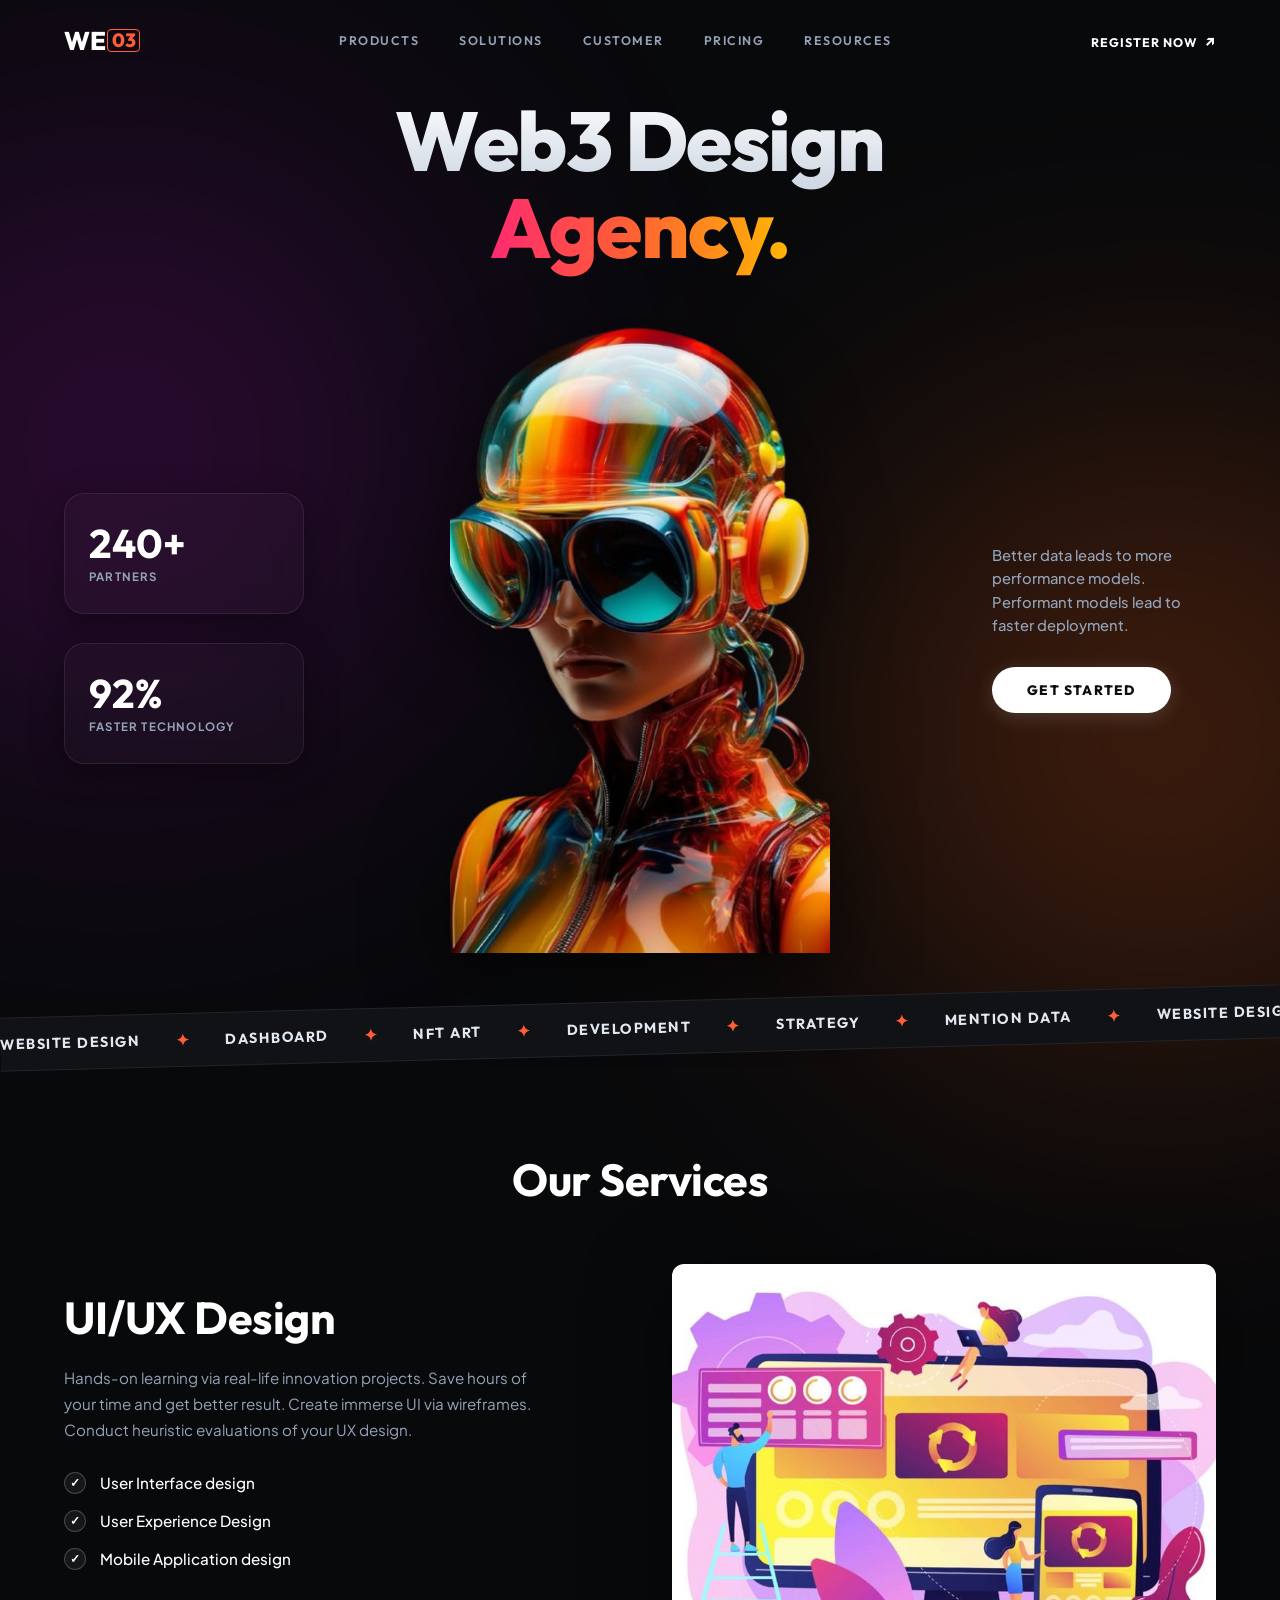
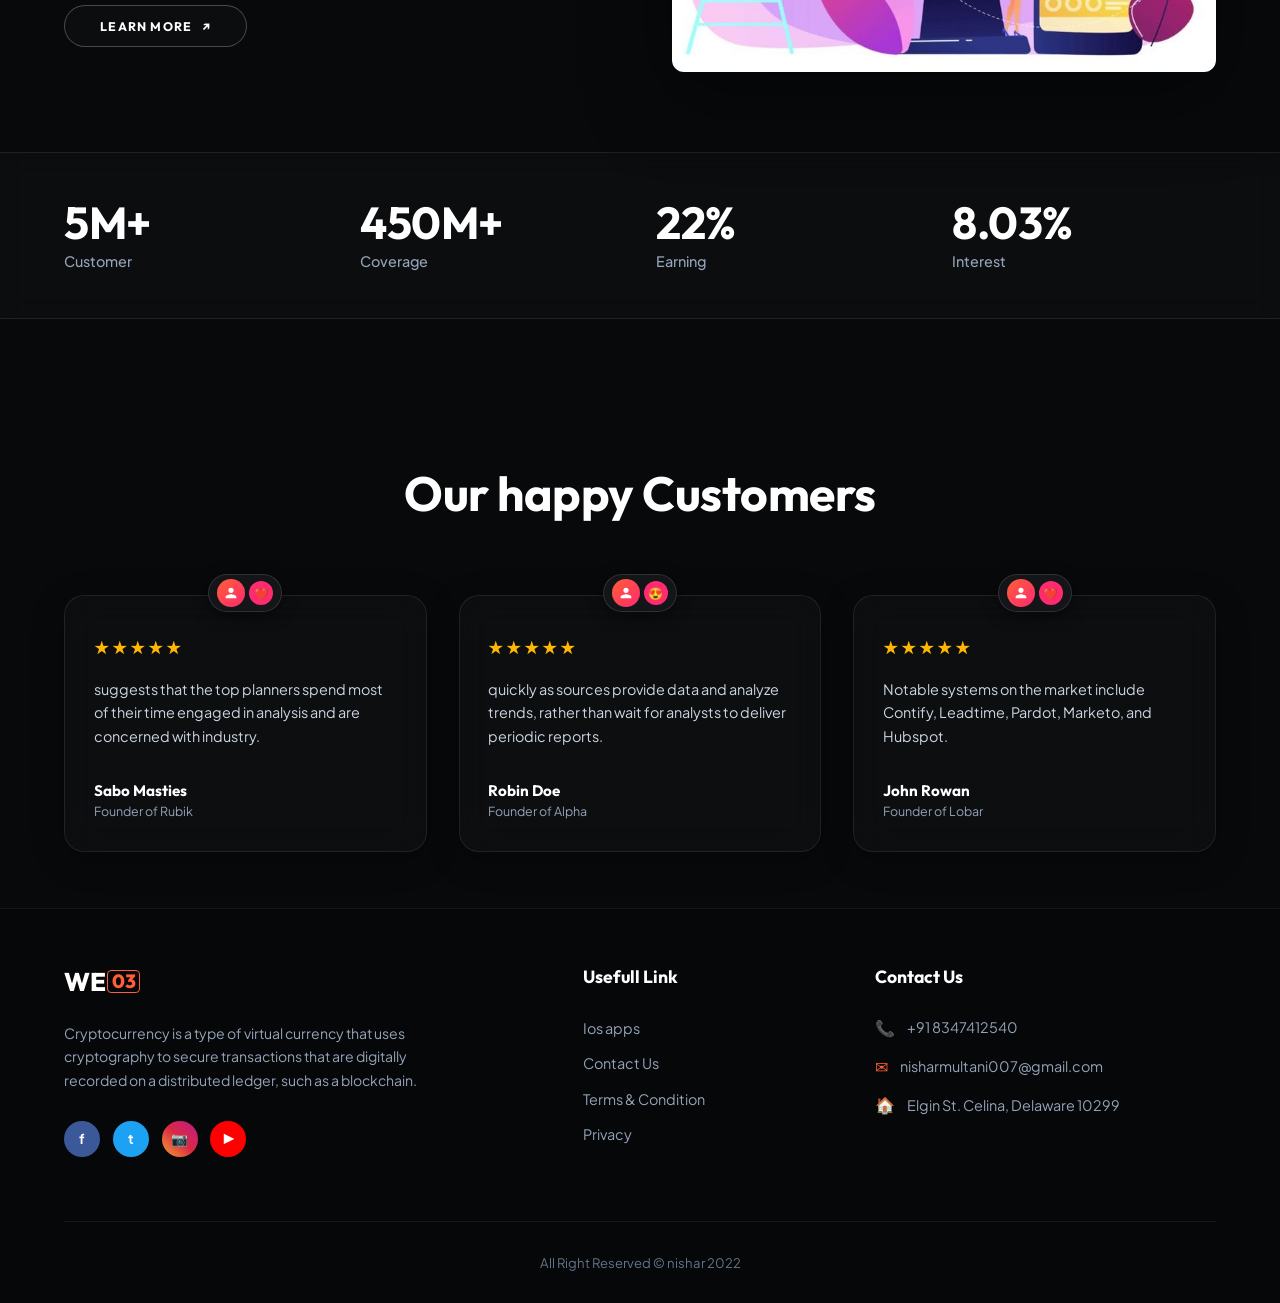
==== index.html @ 9799e857 "Initial commit - Web3 Design Agency" ====
<!DOCTYPE html>
<html lang="en">

<head>
    <meta charset="UTF-8">
    <meta name="viewport" content="width=device-width, initial-scale=1.0">
    <title>WE03 - Web3 Design Agency</title>
    <link rel="preconnect" href="https://fonts.googleapis.com">
    <link rel="preconnect" href="https://fonts.gstatic.com" crossorigin>
    <link
        href="https://fonts.googleapis.com/css2?family=Outfit:wght@400;500;600;700;800&family=Plus+Jakarta+Sans:wght@400;500;600;700&display=swap"
        rel="stylesheet">
    <link rel="stylesheet" href="stylesheet.css">
</head>

<body>
    <div class="ambient-light light-left"></div>
    <div class="ambient-light light-right"></div>

    <div class="hero-viewport">
        <header>
            <div class="brand">
                <a href="index.html" class="brand-name">WE<span class="brand-highlight">03</span></a>
            </div>
            <nav>
                <a href="#">PRODUCTS</a>
                <a href="#">SOLUTIONS</a>
                <a href="#">CUSTOMER</a>
                <a href="pricing.html">PRICING</a>
                <a href="#">RESOURCES</a>
            </nav>
            <div class="header-action">
                <a href="#" class="btn-register">REGISTER NOW <span class="arrow">↗</span></a>
            </div>
        </header>

        <main class="hero-container">
            <h1 class="hero-title">
                <span class="title-white">Web3 Design</span><br>
                <span class="title-gradient">Agency.</span>
            </h1>

            <section class="hero-content">
                <div class="hero-left">
                    <div class="stat-card">
                        <h2 class="stat-number">240+</h2>
                        <p class="stat-label">PARTNERS</p>
                    </div>
                    <div class="stat-card">
                        <h2 class="stat-number">92%</h2>
                        <p class="stat-label">FASTER TECHNOLOGY</p>
                    </div>
                </div>

                <div class="hero-middle">
                    <div class="image-wrapper">
                        <img src="centre_f.png" alt="3D Web3 Artwork" class="hero-art">
                    </div>
                </div>

                <div class="hero-right">
                    <p class="hero-description">
                        Better data leads to more performance models. Performant models lead to faster deployment.
                    </p>
                    <a href="#" class="btn-primary">GET STARTED</a>
                </div>
            </section>
        </main>

        <div class="marquee-wrapper">
            <div class="marquee-track">
                <div class="marquee-content">
                    <span>Website Design</span> <span class="star">✦</span>
                    <span>Dashboard</span> <span class="star">✦</span>
                    <span>NFT ART</span> <span class="star">✦</span>
                    <span>Development</span> <span class="star">✦</span>
                    <span>Strategy</span> <span class="star">✦</span>
                    <span>Mention Data</span> <span class="star">✦</span>
                </div>
                <div class="marquee-content" aria-hidden="true">
                    <span>Website Design</span> <span class="star">✦</span>
                    <span>Dashboard</span> <span class="star">✦</span>
                    <span>NFT ART</span> <span class="star">✦</span>
                    <span>Development</span> <span class="star">✦</span>
                    <span>Strategy</span> <span class="star">✦</span>
                    <span>Mention Data</span> <span class="star">✦</span>
                </div>
            </div>
        </div>
    </div>

    <section class="our-services-section">
        <h2 class="section-title">Our Services</h2>
        <div class="service-card-container">
            <div class="service-info-col">
                <h3 class="service-heading">UI/UX Design</h3>
                <p class="service-description">
                    Hands-on learning via real-life innovation projects. Save hours of your time and get better result.
                    Create immerse UI via wireframes. Conduct heuristic evaluations of your UX design.
                </p>
                <ul class="service-checklist">
                    <li><span class="check-icon">✓</span> User Interface design</li>
                    <li><span class="check-icon">✓</span> User Experience Design</li>
                    <li><span class="check-icon">✓</span> Mobile Application design</li>
                </ul>
                <a href="#" class="btn-outline">LEARN MORE <span class="arrow">↗</span></a>
            </div>
            <div class="service-media-col">
                <img src="uiux.jpg" alt="UI/UX Design" class="service-image">
            </div>
        </div>
    </section>

    <section class="stats-banner-section">
        <div class="stats-banner-container">
            <div class="stat-banner-item">
                <h3 class="stat-banner-number">5M+</h3>
                <p class="stat-banner-label">Customer</p>
            </div>
            <div class="stat-banner-item">
                <h3 class="stat-banner-number">450M+</h3>
                <p class="stat-banner-label">Coverage</p>
            </div>
            <div class="stat-banner-item">
                <h3 class="stat-banner-number">22%</h3>
                <p class="stat-banner-label">Earning</p>
            </div>
            <div class="stat-banner-item">
                <h3 class="stat-banner-number">8.03%</h3>
                <p class="stat-banner-label">Interest</p>
            </div>
        </div>
    </section>


    <section class="testimonials-section">
        <h2 class="section-title">Our happy Customers</h2>
        <div class="testimonials-grid">
            <div class="testimonial-card">
                <div class="avatar-badge">
                    <div class="avatar-img">
                        <svg width="16" height="16" viewBox="0 0 24 24" fill="currentColor">
                            <path
                                d="M12 12c2.21 0 4-1.79 4-4s-1.79-4-4-4-4 1.79-4 4 1.79 4 4 4zm0 2c-2.67 0-8 1.34-8 4v2h16v-2c0-2.66-5.33-4-8-4z" />
                        </svg>
                    </div>
                    <div class="reaction-badge">❤️</div>
                </div>
                <div class="rating-stars">★★★★★</div>
                <p class="testimonial-text">
                    suggests that the top planners spend most of their time engaged in analysis and are concerned with
                    industry.
                </p>
                <div class="testimonial-author">
                    <h4 class="author-name">Sabo Masties</h4>
                    <p class="author-role">Founder of Rubik</p>
                </div>
            </div>

            <div class="testimonial-card">
                <div class="avatar-badge">
                    <div class="avatar-img">
                        <svg width="16" height="16" viewBox="0 0 24 24" fill="currentColor">
                            <path
                                d="M12 12c2.21 0 4-1.79 4-4s-1.79-4-4-4-4 1.79-4 4 1.79 4 4 4zm0 2c-2.67 0-8 1.34-8 4v2h16v-2c0-2.66-5.33-4-8-4z" />
                        </svg>
                    </div>
                    <div class="reaction-badge">😍</div>
                </div>
                <div class="rating-stars">★★★★★</div>
                <p class="testimonial-text">
                    quickly as sources provide data and analyze trends, rather than wait for analysts to deliver
                    periodic reports.
                </p>
                <div class="testimonial-author">
                    <h4 class="author-name">Robin Doe</h4>
                    <p class="author-role">Founder of Alpha</p>
                </div>
            </div>

            <div class="testimonial-card">
                <div class="avatar-badge">
                    <div class="avatar-img">
                        <svg width="16" height="16" viewBox="0 0 24 24" fill="currentColor">
                            <path
                                d="M12 12c2.21 0 4-1.79 4-4s-1.79-4-4-4-4 1.79-4 4 1.79 4 4 4zm0 2c-2.67 0-8 1.34-8 4v2h16v-2c0-2.66-5.33-4-8-4z" />
                        </svg>
                    </div>
                    <div class="reaction-badge">❤️</div>
                </div>
                <div class="rating-stars">★★★★★</div>
                <p class="testimonial-text">
                    Notable systems on the market include Contify, Leadtime, Pardot, Marketo, and Hubspot.
                </p>
                <div class="testimonial-author">
                    <h4 class="author-name">John Rowan</h4>
                    <p class="author-role">Founder of Lobar</p>
                </div>
            </div>
        </div>

    </section>

    <footer class="site-footer">
        <div class="footer-container">
            <div class="footer-col brand-col">
                <a href="#" class="brand-name">WE<span class="brand-highlight">03</span></a>
                <p class="footer-description">
                    Cryptocurrency is a type of virtual currency that uses cryptography to secure transactions that are
                    digitally recorded on a distributed ledger, such as a blockchain.
                </p>
                <div class="social-links">
                    <a href="#" class="social-icon fb" aria-label="Facebook">f</a>
                    <a href="#" class="social-icon tw" aria-label="Twitter">t</a>
                    <a href="#" class="social-icon ig" aria-label="Instagram">📷</a>
                    <a href="#" class="social-icon yt" aria-label="YouTube">▶</a>
                </div>
            </div>

            <div class="footer-col links-col">
                <h4 class="footer-heading">Usefull Link</h4>
                <ul class="footer-links">
                    <li><a href="#">Ios apps</a></li>
                    <li><a href="#">Contact Us</a></li>
                    <li><a href="#">Terms & Condition</a></li>
                    <li><a href="#">Privacy</a></li>
                </ul>
            </div>

            <div class="footer-col contact-col">
                <h4 class="footer-heading">Contact Us</h4>
                <ul class="contact-info">
                    <li><span class="contact-icon">📞</span> +91 8347412540</li>
                    <li><span class="contact-icon">✉</span> nisharmultani007@gmail.com</li>
                    <li><span class="contact-icon">🏠</span> Elgin St. Celina, Delaware 10299</li>
                </ul>
            </div>
        </div>

        <div class="footer-bottom">
            <p>All Right Reserved © nishar 2022</p>
        </div>
    </footer>
</body>

</html>
---- stylesheet.css ----
* {
    margin: 0;
    padding: 0;
    box-sizing: border-box;
}

:root {
    --bg-color: #08090b;
    --font-heading: 'Outfit', sans-serif;
    --font-body: 'Plus Jakarta Sans', sans-serif;
    --color-text-main: #ffffff;
    --color-text-muted: #94a3b8;
    --accent-orange: #ff5e36;
    --accent-pink: #ff2a70;
    --accent-yellow: #ffb703;
}

body {
    background-color: var(--bg-color);
    color: var(--color-text-main);
    font-family: var(--font-body);
    min-height: 100vh;
    position: relative;
    overflow-x: hidden;
    display: flex;
    flex-direction: column;
    justify-content: space-between;
}

.ambient-light {
    position: absolute;
    width: 600px;
    height: 600px;
    border-radius: 50%;
    filter: blur(150px);
    pointer-events: none;
    z-index: 0;
    opacity: 0.28;
}

.light-left {
    top: 5%;
    left: -180px;
    background: radial-gradient(circle, #b5179e 0%, #7209b7 100%);
}

.light-right {
    top: 15%;
    right: -180px;
    background: radial-gradient(circle, #f77f00 0%, #d62828 100%);
}

.hero-viewport {
    min-height: 100vh;
    display: flex;
    flex-direction: column;
    justify-content: space-between;
    position: relative;
}

header {
    position: relative;
    z-index: 10;
    display: flex;
    align-items: center;
    justify-content: space-between;
    padding: 1.5rem 4rem;
    max-width: 1400px;
    margin: 0 auto;
    width: 100%;
}

.brand-name {
    font-family: var(--font-heading);
    color: #ffffff;
    text-decoration: none;
    font-size: 1.6rem;
    font-weight: 800;
    letter-spacing: -0.5px;
    display: inline-flex;
    align-items: center;
}

.brand-highlight {
    color: var(--accent-orange);
    border: 1.5px solid var(--accent-orange);
    padding: 1px 4px;
    border-radius: 4px;
    margin-left: 2px;
    font-size: 1.2rem;
    line-height: 1;
}

nav {
    display: flex;
    gap: 2.5rem;
    align-items: center;
}

nav a {
    color: #94a3b8;
    text-decoration: none;
    font-family: var(--font-heading);
    font-size: 0.78rem;
    font-weight: 600;
    letter-spacing: 1.5px;
    text-transform: uppercase;
    transition: color 0.3s ease;
}

nav a:hover {
    color: #ffffff;
}

.btn-register {
    color: #ffffff;
    text-decoration: none;
    font-family: var(--font-heading);
    font-size: 0.78rem;
    font-weight: 700;
    letter-spacing: 1px;
    text-transform: uppercase;
    transition: opacity 0.3s ease;
}

.btn-register:hover {
    opacity: 0.8;
}

.btn-register .arrow {
    margin-left: 4px;
    font-size: 0.95rem;
}

.hero-container {
    position: relative;
    z-index: 5;
    max-width: 1400px;
    margin: 0 auto;
    width: 100%;
    padding: 1rem 4rem 2rem 4rem;
    display: flex;
    flex-direction: column;
    align-items: center;
    justify-content: center;
    flex: 1;
}

.hero-title {
    text-align: center;
    font-family: var(--font-heading);
    font-size: clamp(3.5rem, 6.5vw, 5.2rem);
    font-weight: 800;
    line-height: 1.05;
    margin-bottom: 2rem;
    letter-spacing: -1.5px;
}

.title-white {
    background: linear-gradient(180deg, #ffffff 0%, #cbd5e1 100%);
    -webkit-background-clip: text;
    -webkit-text-fill-color: transparent;
}

.title-gradient {
    background: linear-gradient(90deg, #ff2a70 0%, #ff5e36 45%, #ffb703 100%);
    -webkit-background-clip: text;
    -webkit-text-fill-color: transparent;
}

.hero-content {
    width: 100%;
    display: grid;
    grid-template-columns: 240px 1fr 240px;
    align-items: center;
    gap: 2rem;
}

.hero-left {
    display: flex;
    flex-direction: column;
    gap: 1.8rem;
}

.stat-card {
    background: rgba(255, 255, 255, 0.025);
    backdrop-filter: blur(16px);
    -webkit-backdrop-filter: blur(16px);
    border: 1px solid rgba(255, 255, 255, 0.08);
    border-radius: 20px;
    padding: 1.8rem 1.5rem;
    box-shadow: 0 8px 32px 0 rgba(0, 0, 0, 0.37);
    transition: transform 0.3s ease, border-color 0.3s ease;
}

.stat-card:hover {
    transform: translateY(-4px);
    border-color: rgba(255, 255, 255, 0.18);
}

.stat-number {
    font-family: var(--font-heading);
    font-size: 2.5rem;
    font-weight: 700;
    color: #ffffff;
    margin-bottom: 0.4rem;
    line-height: 1;
}

.stat-label {
    font-size: 0.72rem;
    font-weight: 700;
    color: #94a3b8;
    letter-spacing: 1.2px;
    text-transform: uppercase;
}

.hero-middle {
    display: flex;
    justify-content: center;
    align-items: center;
    position: relative;
    width: 100%;
}

.image-wrapper {
    position: relative;
    max-width: 380px;
    width: 100%;
    display: flex;
    justify-content: center;
}

.hero-art {
    width: 100%;
    height: auto;
    max-height: none;
    object-fit: contain;
    display: block;
    filter: drop-shadow(0 20px 40px rgba(0, 0, 0, 0.6));
    animation: float 6s ease-in-out infinite;
}

@keyframes float {

    0%,
    100% {
        transform: translateY(0px);
    }

    50% {
        transform: translateY(-12px);
    }
}

.hero-right {
    display: flex;
    flex-direction: column;
    align-items: flex-start;
    gap: 1.8rem;
    padding-left: 1rem;
}

.hero-description {
    font-size: 0.92rem;
    line-height: 1.6;
    color: #94a3b8;
    font-weight: 500;
}

.btn-primary {
    display: inline-flex;
    align-items: center;
    justify-content: center;
    background-color: #ffffff;
    color: #0c0d0f;
    font-family: var(--font-heading);
    font-weight: 800;
    font-size: 0.85rem;
    letter-spacing: 1.2px;
    padding: 0.9rem 2.2rem;
    border-radius: 50px;
    text-decoration: none;
    text-transform: uppercase;
    transition: all 0.3s ease;
    box-shadow: 0 4px 20px rgba(255, 255, 255, 0.15);
}

.btn-primary:hover {
    background-color: #f1f5f9;
    transform: translateY(-2px);
    box-shadow: 0 8px 25px rgba(255, 255, 255, 0.25);
}

.marquee-wrapper {
    width: 100%;
    background: #111215;
    border-top: 1px solid rgba(255, 255, 255, 0.08);
    border-bottom: 1px solid rgba(255, 255, 255, 0.08);
    padding: 1rem 0;
    transform: rotate(-1.5deg);
    overflow: hidden;
    position: relative;
    z-index: 10;
    margin: 1rem 0;
}

.marquee-track {
    display: flex;
    width: max-content;
    animation: marquee 25s linear infinite;
}

.marquee-content {
    display: flex;
    align-items: center;
    gap: 2.2rem;
    padding-right: 2.2rem;
    white-space: nowrap;
}

.marquee-content span {
    font-family: var(--font-heading);
    font-size: 0.9rem;
    font-weight: 700;
    letter-spacing: 1.5px;
    text-transform: uppercase;
    color: #e2e8f0;
}

.marquee-content .star {
    color: var(--accent-orange);
    font-size: 1rem;
}

@keyframes marquee {
    0% {
        transform: translateX(0);
    }

    100% {
        transform: translateX(-50%);
    }
}

@media (max-width: 1024px) {
    .hero-title {
        font-size: 4rem;
    }

    .hero-content {
        grid-template-columns: 1fr 1fr;
    }

    .hero-middle {
        grid-column: 1 / -1;
        order: -1;
    }
}

@media (max-width: 768px) {
    header {
        padding: 1.5rem 2rem;
        flex-direction: column;
        gap: 1.5rem;
    }

    nav {
        gap: 1rem;
        flex-wrap: wrap;
        justify-content: center;
    }

    .hero-container {
        padding: 1rem 1.5rem 2rem 1.5rem;
    }

    .hero-title {
        font-size: 2.8rem;
    }

    .hero-content {
        grid-template-columns: 1fr;
    }

    .hero-right {
        padding-left: 0;
    }
}

.our-services-section {
    position: relative;
    z-index: 5;
    max-width: 1300px;
    margin: 0 auto;
    width: 100%;
    padding: 5rem 4rem 3rem 4rem;
}

.our-services-section .section-title {
    font-family: var(--font-heading);
    font-size: 2.8rem;
    font-weight: 700;
    color: #ffffff;
    margin-bottom: 3.5rem;
    text-align: center;
    letter-spacing: -0.5px;
}

.service-card-container {
    display: grid;
    grid-template-columns: 1fr 1fr;
    align-items: center;
    gap: 4rem;
    width: 100%;
}

.service-info-col {
    display: flex;
    flex-direction: column;
    align-items: flex-start;
    text-align: left;
}

.service-heading {
    font-family: var(--font-heading);
    font-size: 2.8rem;
    font-weight: 700;
    color: #ffffff;
    margin-bottom: 1.2rem;
    letter-spacing: -0.5px;
}

.service-description {
    font-size: 0.95rem;
    line-height: 1.7;
    color: #94a3b8;
    margin-bottom: 1.8rem;
    max-width: 480px;
    font-weight: 400;
}

.service-checklist {
    list-style: none;
    display: flex;
    flex-direction: column;
    gap: 1rem;
    margin-bottom: 2.2rem;
    padding: 0;
}

.service-checklist li {
    display: flex;
    align-items: center;
    gap: 0.9rem;
    color: #ffffff;
    font-size: 0.95rem;
    font-weight: 500;
}

.check-icon {
    display: inline-flex;
    align-items: center;
    justify-content: center;
    width: 22px;
    height: 22px;
    border-radius: 50%;
    background: rgba(255, 255, 255, 0.06);
    border: 1px solid rgba(255, 255, 255, 0.2);
    color: #ffffff;
    font-size: 0.75rem;
    font-weight: 700;
    flex-shrink: 0;
}

.btn-outline {
    display: inline-flex;
    align-items: center;
    gap: 0.6rem;
    padding: 0.8rem 2.2rem;
    border-radius: 50px;
    border: 1px solid rgba(255, 255, 255, 0.25);
    background: rgba(255, 255, 255, 0.02);
    color: #ffffff;
    text-decoration: none;
    font-family: var(--font-heading);
    font-size: 0.78rem;
    font-weight: 700;
    letter-spacing: 1.2px;
    text-transform: uppercase;
    transition: all 0.3s ease;
}

.btn-outline:hover {
    background: #ffffff;
    color: #08090b;
    border-color: #ffffff;
    transform: translateY(-2px);
    box-shadow: 0 8px 25px rgba(255, 255, 255, 0.2);
}

.service-media-col {
    display: flex;
    justify-content: center;
    align-items: center;
    position: relative;
    width: 100%;
}

.service-image {
    width: 100%;
    max-width: 560px;
    height: auto;
    object-fit: contain;
    display: block;
    filter: drop-shadow(0 20px 40px rgba(0, 0, 0, 0.5));
    border-radius: 12px;
}

@media (max-width: 900px) {
    .service-card-container {
        grid-template-columns: 1fr;
        gap: 3rem;
    }

    .service-heading {
        font-size: 2.2rem;
    }

    .our-services-section {
        padding: 4rem 2rem 2rem 2rem;
    }
}

.stats-banner-section {
    position: relative;
    z-index: 5;
    width: 100%;
    background: rgba(255, 255, 255, 0.02);
    backdrop-filter: blur(12px);
    -webkit-backdrop-filter: blur(12px);
    border-top: 1px solid rgba(255, 255, 255, 0.08);
    border-bottom: 1px solid rgba(255, 255, 255, 0.08);
    padding: 3rem 4rem;
    margin-top: 2rem;
    margin-bottom: 4rem;
}

.stats-banner-container {
    max-width: 1300px;
    margin: 0 auto;
    display: grid;
    grid-template-columns: repeat(4, 1fr);
    gap: 2rem;
    align-items: center;
}

.stat-banner-item {
    display: flex;
    flex-direction: column;
    gap: 0.4rem;
}

.stat-banner-number {
    font-family: var(--font-heading);
    font-size: 2.8rem;
    font-weight: 700;
    color: #ffffff;
    line-height: 1;
    letter-spacing: -0.5px;
}

.stat-banner-label {
    font-size: 0.9rem;
    color: #94a3b8;
    font-weight: 500;
}

@media (max-width: 768px) {
    .stats-banner-container {
        grid-template-columns: repeat(2, 1fr);
        gap: 2.5rem;
    }

    .stats-banner-section {
        padding: 2.5rem 2rem;
        margin-top: 1rem;
        margin-bottom: 2rem;
    }
}

/* Testimonials Section */
.testimonials-section {
    position: relative;
    z-index: 5;
    max-width: 1300px;
    margin: 0 auto;
    width: 100%;
    padding: 5rem 4rem 2rem 4rem;
    text-align: center;
}

.testimonials-section .section-title {
    font-family: var(--font-heading);
    font-size: 3rem;
    font-weight: 700;
    color: #ffffff;
    margin-bottom: 4.5rem;
    letter-spacing: -0.5px;
}

.testimonials-grid {
    display: grid;
    grid-template-columns: repeat(3, 1fr);
    gap: 2rem;
    margin-bottom: 0;
}

.testimonial-card {
    background: rgba(255, 255, 255, 0.025);
    backdrop-filter: blur(16px);
    -webkit-backdrop-filter: blur(16px);
    border: 1px solid rgba(255, 255, 255, 0.08);
    border-radius: 20px;
    padding: 2.5rem 1.8rem 2rem 1.8rem;
    position: relative;
    text-align: left;
    display: flex;
    flex-direction: column;
    justify-content: space-between;
    box-shadow: 0 8px 32px 0 rgba(0, 0, 0, 0.3);
    transition: transform 0.3s ease, border-color 0.3s ease;
}

.testimonial-card:hover {
    transform: translateY(-4px);
    border-color: rgba(255, 94, 54, 0.3);
}

.avatar-badge {
    position: absolute;
    top: -22px;
    left: 50%;
    transform: translateX(-50%);
    display: flex;
    align-items: center;
    gap: 4px;
    background: #141518;
    padding: 4px 8px;
    border-radius: 30px;
    border: 1px solid rgba(255, 255, 255, 0.12);
    box-shadow: 0 4px 15px rgba(0, 0, 0, 0.5);
}

.avatar-img {
    width: 28px;
    height: 28px;
    border-radius: 50%;
    background: linear-gradient(135deg, #ff5e36, #ff2a70);
    display: flex;
    align-items: center;
    justify-content: center;
    color: #fff;
    overflow: hidden;
}

.reaction-badge {
    width: 24px;
    height: 24px;
    border-radius: 50%;
    background: #ff2a70;
    display: flex;
    align-items: center;
    justify-content: center;
    font-size: 0.75rem;
}

.rating-stars {
    color: #ffb703;
    font-size: 1.1rem;
    letter-spacing: 2px;
    margin-bottom: 1.2rem;
}

.testimonial-text {
    font-size: 0.9rem;
    line-height: 1.65;
    color: #cbd5e1;
    margin-bottom: 2rem;
    font-weight: 400;
}

.testimonial-author {
    margin-top: auto;
}

.author-name {
    font-family: var(--font-heading);
    font-size: 0.95rem;
    font-weight: 700;
    color: #ffffff;
    margin-bottom: 0.2rem;
}

.author-role {
    font-size: 0.78rem;
    color: #94a3b8;
}



/* Site Footer */
.site-footer {
    position: relative;
    z-index: 5;
    width: 100%;
    background: #060708;
    border-top: 1px solid rgba(255, 255, 255, 0.06);
    padding: 3.5rem 4rem 2rem 4rem;
    margin-top: 1.5rem;
}

.footer-container {
    max-width: 1300px;
    margin: 0 auto;
    display: grid;
    grid-template-columns: 2fr 1fr 1.5fr;
    gap: 4rem;
    margin-bottom: 4rem;
}

.footer-col {
    display: flex;
    flex-direction: column;
    align-items: flex-start;
}

.brand-col .brand-name {
    margin-bottom: 1.5rem;
}

.footer-description {
    font-size: 0.88rem;
    line-height: 1.65;
    color: #94a3b8;
    max-width: 380px;
    margin-bottom: 1.8rem;
    text-align: left;
}

.social-links {
    display: flex;
    gap: 0.8rem;
}

.social-icon {
    width: 36px;
    height: 36px;
    border-radius: 50%;
    display: flex;
    align-items: center;
    justify-content: center;
    text-decoration: none;
    color: #ffffff;
    font-size: 0.85rem;
    font-weight: 700;
    transition: transform 0.3s ease;
}

.social-icon:hover {
    transform: translateY(-3px);
}

.social-icon.fb {
    background: #3b5998;
}

.social-icon.tw {
    background: #1da1f2;
}

.social-icon.ig {
    background: linear-gradient(45deg, #f09433, #e6683c, #dc2743, #cc2366, #bc1888);
}

.social-icon.yt {
    background: #ff0000;
}

.footer-heading {
    font-family: var(--font-heading);
    font-size: 1.1rem;
    font-weight: 700;
    color: #ffffff;
    margin-bottom: 1.8rem;
}

.footer-links {
    list-style: none;
    display: flex;
    flex-direction: column;
    gap: 0.9rem;
    padding: 0;
    text-align: left;
}

.footer-links a {
    color: #94a3b8;
    text-decoration: none;
    font-size: 0.9rem;
    transition: color 0.3s ease;
}

.footer-links a:hover {
    color: #ffffff;
}

.contact-info {
    list-style: none;
    display: flex;
    flex-direction: column;
    gap: 1.1rem;
    padding: 0;
    text-align: left;
}

.contact-info li {
    display: flex;
    align-items: center;
    gap: 0.8rem;
    color: #94a3b8;
    font-size: 0.9rem;
}

.contact-icon {
    font-size: 1rem;
    color: #ff5e36;
}

.footer-bottom {
    max-width: 1300px;
    margin: 0 auto;
    border-top: 1px solid rgba(255, 255, 255, 0.06);
    padding-top: 2rem;
    text-align: center;
    color: #64748b;
    font-size: 0.82rem;
}

@media (max-width: 900px) {
    .testimonials-grid {
        grid-template-columns: 1fr;
        gap: 3.5rem;
    }

    .footer-container {
        grid-template-columns: 1fr;
        gap: 3rem;
    }

    .site-footer {
        padding: 4rem 2rem 2rem 2rem;
    }
}
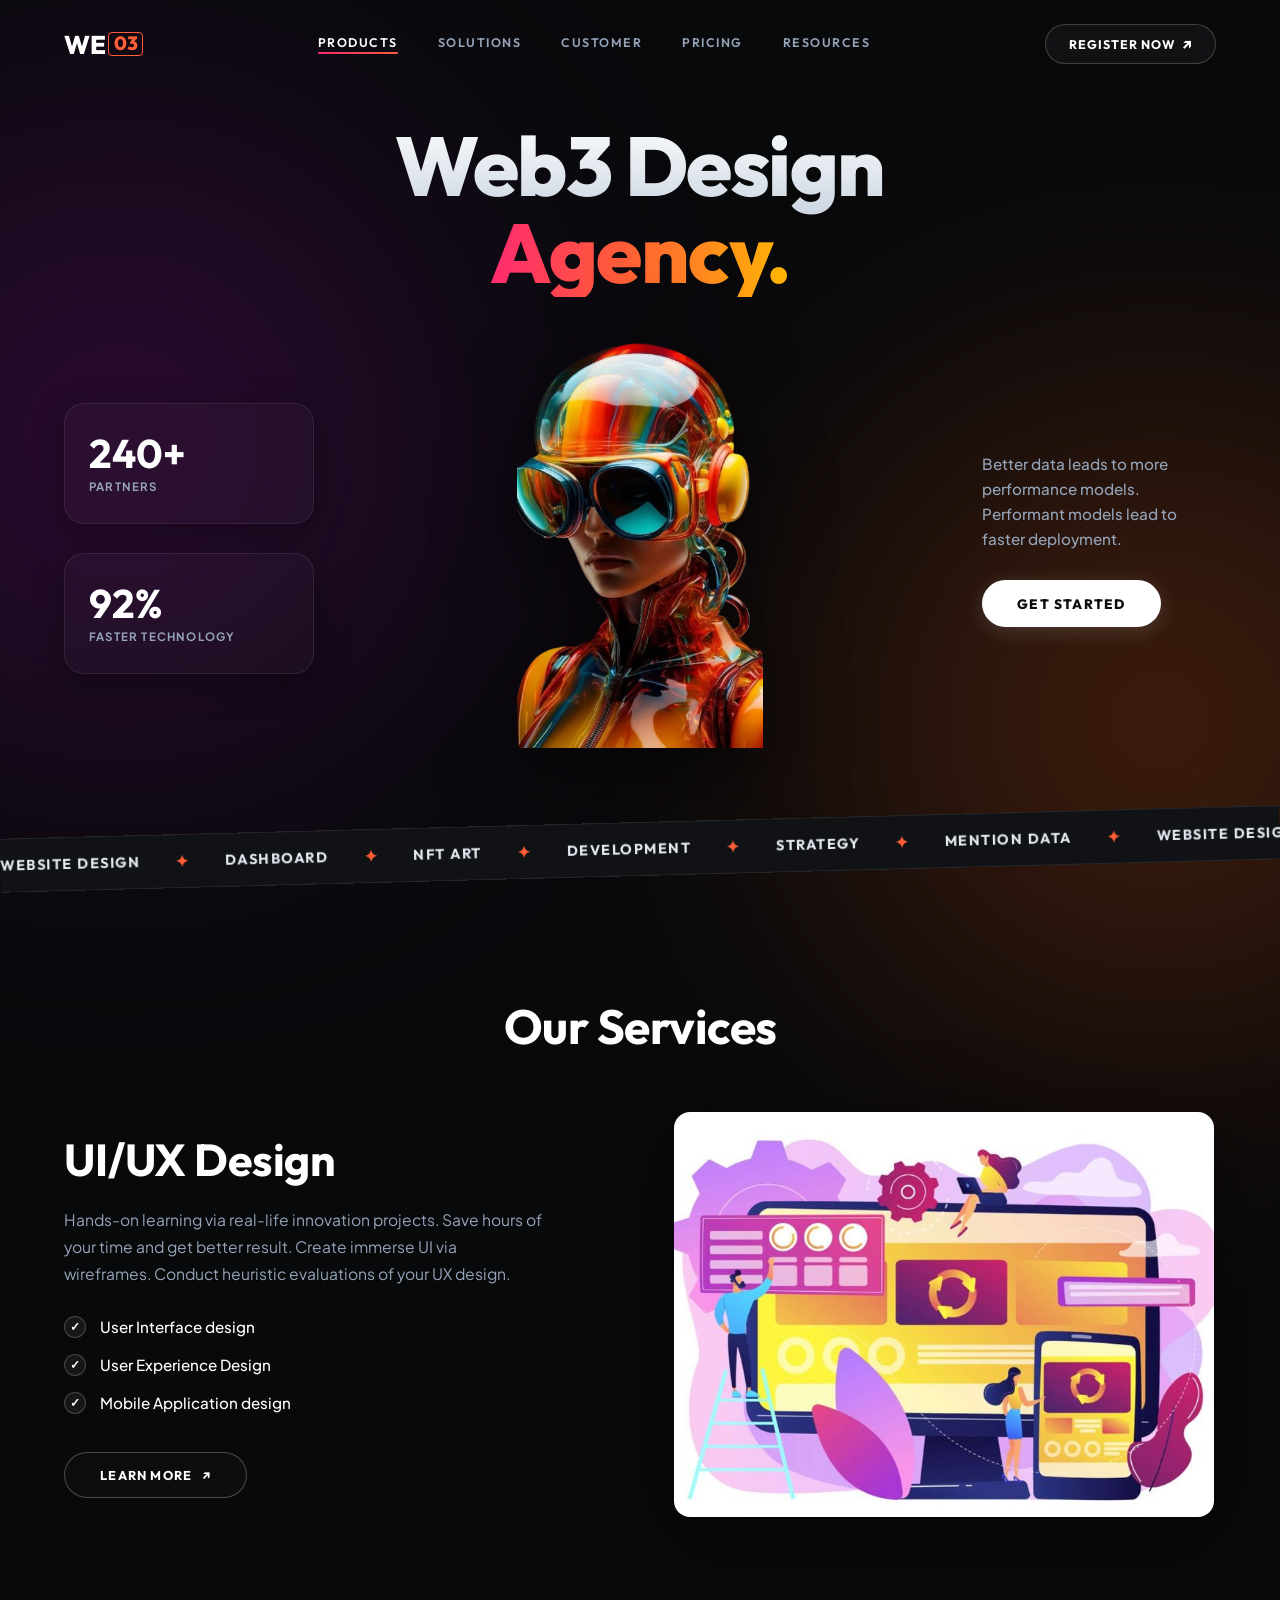
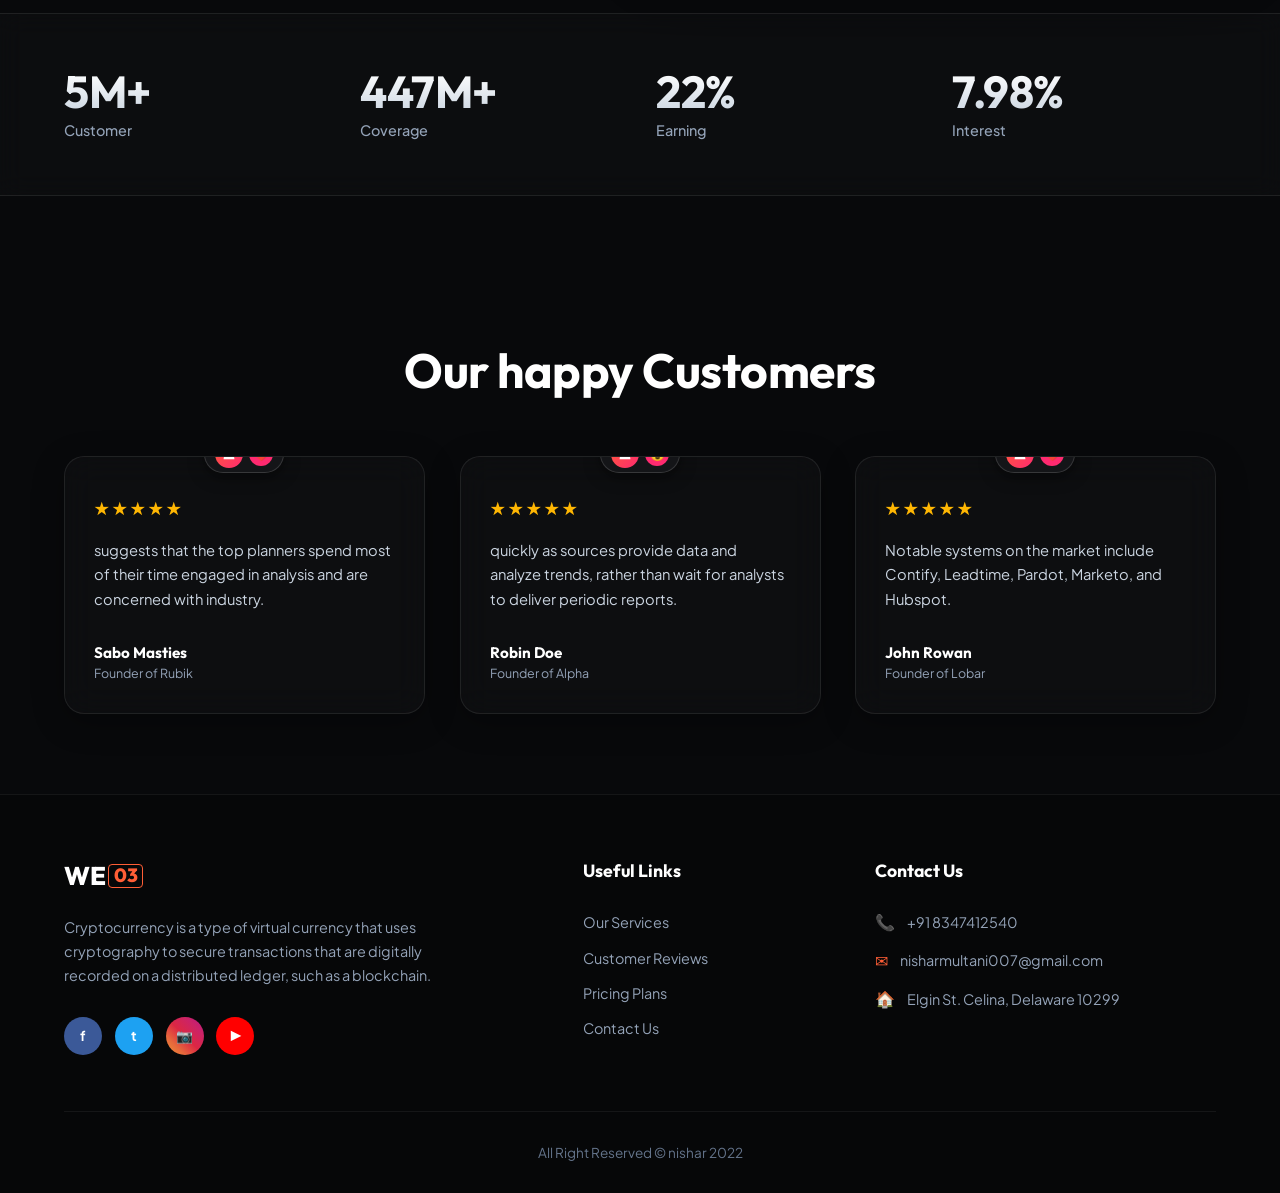
==== commit b90662bf: "feat: enhance pricing page with interactive billing toggle, responsive mobile navigation, and update" ====
--- a/index.html
+++ b/index.html
@@ -5,6 +5,7 @@
     <meta charset="UTF-8">
     <meta name="viewport" content="width=device-width, initial-scale=1.0">
     <title>WE03 - Web3 Design Agency</title>
+    <meta name="description" content="WE03 is an elite Web3 Design Agency crafting high-performance decentralized interfaces, NFT art, dashboards, and digital experiences.">
     <link rel="preconnect" href="https://fonts.googleapis.com">
     <link rel="preconnect" href="https://fonts.gstatic.com" crossorigin>
     <link
@@ -17,52 +18,68 @@
     <div class="ambient-light light-left"></div>
     <div class="ambient-light light-right"></div>
 
+    <div class="mobile-drawer" id="mobile-drawer" aria-hidden="true">
+        <div class="mobile-nav-links">
+            <a href="index.html" class="active">PRODUCTS</a>
+            <a href="#services">SOLUTIONS</a>
+            <a href="#testimonials">CUSTOMER</a>
+            <a href="pricing.html">PRICING</a>
+            <a href="#contact">RESOURCES</a>
+        </div>
+        <a href="pricing.html" class="btn-register">REGISTER NOW <span class="arrow">↗</span></a>
+    </div>
+
     <div class="hero-viewport">
         <header>
             <div class="brand">
                 <a href="index.html" class="brand-name">WE<span class="brand-highlight">03</span></a>
             </div>
             <nav>
-                <a href="#">PRODUCTS</a>
-                <a href="#">SOLUTIONS</a>
-                <a href="#">CUSTOMER</a>
+                <a href="index.html" class="active">PRODUCTS</a>
+                <a href="#services">SOLUTIONS</a>
+                <a href="#testimonials">CUSTOMER</a>
                 <a href="pricing.html">PRICING</a>
-                <a href="#">RESOURCES</a>
+                <a href="#contact">RESOURCES</a>
             </nav>
             <div class="header-action">
-                <a href="#" class="btn-register">REGISTER NOW <span class="arrow">↗</span></a>
-            </div>
+                <a href="pricing.html" class="btn-register">REGISTER NOW <span class="arrow">↗</span></a>
+            </div>
+            <button class="menu-toggle" aria-label="Toggle navigation" aria-expanded="false" aria-controls="mobile-drawer">
+                <span></span>
+                <span></span>
+                <span></span>
+            </button>
         </header>
 
         <main class="hero-container">
-            <h1 class="hero-title">
+            <h1 class="hero-title reveal-fade-up">
                 <span class="title-white">Web3 Design</span><br>
                 <span class="title-gradient">Agency.</span>
             </h1>
 
             <section class="hero-content">
-                <div class="hero-left">
+                <div class="hero-left reveal-fade-right">
                     <div class="stat-card">
-                        <h2 class="stat-number">240+</h2>
+                        <h2 class="stat-number" data-counter="240" data-suffix="+">240+</h2>
                         <p class="stat-label">PARTNERS</p>
                     </div>
                     <div class="stat-card">
-                        <h2 class="stat-number">92%</h2>
+                        <h2 class="stat-number" data-counter="92" data-suffix="%">92%</h2>
                         <p class="stat-label">FASTER TECHNOLOGY</p>
                     </div>
                 </div>
 
-                <div class="hero-middle">
+                <div class="hero-middle reveal-scale">
                     <div class="image-wrapper">
                         <img src="centre_f.png" alt="3D Web3 Artwork" class="hero-art">
                     </div>
                 </div>
 
-                <div class="hero-right">
+                <div class="hero-right reveal-fade-left">
                     <p class="hero-description">
                         Better data leads to more performance models. Performant models lead to faster deployment.
                     </p>
-                    <a href="#" class="btn-primary">GET STARTED</a>
+                    <a href="pricing.html" class="btn-primary">GET STARTED</a>
                 </div>
             </section>
         </main>
@@ -89,10 +106,10 @@
         </div>
     </div>
 
-    <section class="our-services-section">
-        <h2 class="section-title">Our Services</h2>
+    <section id="services" class="our-services-section">
+        <h2 class="section-title reveal-fade-up">Our Services</h2>
         <div class="service-card-container">
-            <div class="service-info-col">
+            <div class="service-info-col reveal-fade-right">
                 <h3 class="service-heading">UI/UX Design</h3>
                 <p class="service-description">
                     Hands-on learning via real-life innovation projects. Save hours of your time and get better result.
@@ -103,9 +120,9 @@
                     <li><span class="check-icon">✓</span> User Experience Design</li>
                     <li><span class="check-icon">✓</span> Mobile Application design</li>
                 </ul>
-                <a href="#" class="btn-outline">LEARN MORE <span class="arrow">↗</span></a>
-            </div>
-            <div class="service-media-col">
+                <a href="pricing.html" class="btn-outline">LEARN MORE <span class="arrow">↗</span></a>
+            </div>
+            <div class="service-media-col reveal-fade-left">
                 <img src="uiux.jpg" alt="UI/UX Design" class="service-image">
             </div>
         </div>
@@ -113,30 +130,29 @@
 
     <section class="stats-banner-section">
         <div class="stats-banner-container">
-            <div class="stat-banner-item">
-                <h3 class="stat-banner-number">5M+</h3>
+            <div class="stat-banner-item reveal-fade-up delay-1">
+                <h3 class="stat-banner-number" data-counter="5" data-suffix="M+">5M+</h3>
                 <p class="stat-banner-label">Customer</p>
             </div>
-            <div class="stat-banner-item">
-                <h3 class="stat-banner-number">450M+</h3>
+            <div class="stat-banner-item reveal-fade-up delay-2">
+                <h3 class="stat-banner-number" data-counter="450" data-suffix="M+">450M+</h3>
                 <p class="stat-banner-label">Coverage</p>
             </div>
-            <div class="stat-banner-item">
-                <h3 class="stat-banner-number">22%</h3>
+            <div class="stat-banner-item reveal-fade-up delay-3">
+                <h3 class="stat-banner-number" data-counter="22" data-suffix="%">22%</h3>
                 <p class="stat-banner-label">Earning</p>
             </div>
-            <div class="stat-banner-item">
-                <h3 class="stat-banner-number">8.03%</h3>
+            <div class="stat-banner-item reveal-fade-up delay-4">
+                <h3 class="stat-banner-number" data-counter="8.03" data-suffix="%">8.03%</h3>
                 <p class="stat-banner-label">Interest</p>
             </div>
         </div>
     </section>
 
-
-    <section class="testimonials-section">
-        <h2 class="section-title">Our happy Customers</h2>
+    <section id="testimonials" class="testimonials-section">
+        <h2 class="section-title reveal-fade-up">Our happy Customers</h2>
         <div class="testimonials-grid">
-            <div class="testimonial-card">
+            <div class="testimonial-card reveal-fade-up delay-1">
                 <div class="avatar-badge">
                     <div class="avatar-img">
                         <svg width="16" height="16" viewBox="0 0 24 24" fill="currentColor">
@@ -157,7 +173,7 @@
                 </div>
             </div>
 
-            <div class="testimonial-card">
+            <div class="testimonial-card reveal-fade-up delay-2">
                 <div class="avatar-badge">
                     <div class="avatar-img">
                         <svg width="16" height="16" viewBox="0 0 24 24" fill="currentColor">
@@ -178,7 +194,7 @@
                 </div>
             </div>
 
-            <div class="testimonial-card">
+            <div class="testimonial-card reveal-fade-up delay-3">
                 <div class="avatar-badge">
                     <div class="avatar-img">
                         <svg width="16" height="16" viewBox="0 0 24 24" fill="currentColor">
@@ -198,13 +214,12 @@
                 </div>
             </div>
         </div>
-
     </section>
 
-    <footer class="site-footer">
+    <footer id="contact" class="site-footer">
         <div class="footer-container">
             <div class="footer-col brand-col">
-                <a href="#" class="brand-name">WE<span class="brand-highlight">03</span></a>
+                <a href="index.html" class="brand-name">WE<span class="brand-highlight">03</span></a>
                 <p class="footer-description">
                     Cryptocurrency is a type of virtual currency that uses cryptography to secure transactions that are
                     digitally recorded on a distributed ledger, such as a blockchain.
@@ -218,12 +233,12 @@
             </div>
 
             <div class="footer-col links-col">
-                <h4 class="footer-heading">Usefull Link</h4>
+                <h4 class="footer-heading">Useful Links</h4>
                 <ul class="footer-links">
-                    <li><a href="#">Ios apps</a></li>
-                    <li><a href="#">Contact Us</a></li>
-                    <li><a href="#">Terms & Condition</a></li>
-                    <li><a href="#">Privacy</a></li>
+                    <li><a href="#services">Our Services</a></li>
+                    <li><a href="#testimonials">Customer Reviews</a></li>
+                    <li><a href="pricing.html">Pricing Plans</a></li>
+                    <li><a href="#contact">Contact Us</a></li>
                 </ul>
             </div>
 
@@ -241,6 +256,8 @@
             <p>All Right Reserved © nishar 2022</p>
         </div>
     </footer>
+
+    <script src="app.js"></script>
 </body>
 
 </html>
--- a/stylesheet.css
+++ b/stylesheet.css
@@ -1,3 +1,8 @@
+/* ==========================================================================
+   WE03 - Web3 Design Agency Stylesheet
+   Modern Responsive Layouts, Glassmorphism, & Rich Animations
+   ========================================================================== */
+
 * {
     margin: 0;
     padding: 0;
@@ -13,6 +18,13 @@
     --accent-orange: #ff5e36;
     --accent-pink: #ff2a70;
     --accent-yellow: #ffb703;
+    --accent-purple: #7209b7;
+    --ease-out-expo: cubic-bezier(0.16, 1, 0.3, 1);
+}
+
+html {
+    scroll-behavior: smooth;
+    overflow-x: hidden;
 }
 
 body {
@@ -22,11 +34,22 @@
     min-height: 100vh;
     position: relative;
     overflow-x: hidden;
+    width: 100%;
+    max-width: 100vw;
     display: flex;
     flex-direction: column;
     justify-content: space-between;
 }
 
+body.no-scroll {
+    overflow: hidden;
+    height: 100vh;
+    touch-action: none;
+}
+
+/* ==========================================================================
+   Ambient Background Glows with Pulse Animation
+   ========================================================================== */
 .ambient-light {
     position: absolute;
     width: 600px;
@@ -36,6 +59,7 @@
     pointer-events: none;
     z-index: 0;
     opacity: 0.28;
+    animation: ambientFloat 14s ease-in-out infinite alternate;
 }
 
 .light-left {
@@ -48,8 +72,27 @@
     top: 15%;
     right: -180px;
     background: radial-gradient(circle, #f77f00 0%, #d62828 100%);
-}
-
+    animation-delay: -7s;
+}
+
+@keyframes ambientFloat {
+    0% {
+        transform: translate(0, 0) scale(1);
+        opacity: 0.25;
+    }
+    50% {
+        transform: translate(40px, -30px) scale(1.15);
+        opacity: 0.38;
+    }
+    100% {
+        transform: translate(-30px, 35px) scale(0.95);
+        opacity: 0.22;
+    }
+}
+
+/* ==========================================================================
+   Header & Navigation
+   ========================================================================== */
 .hero-viewport {
     min-height: 100vh;
     display: flex;
@@ -59,8 +102,9 @@
 }
 
 header {
-    position: relative;
-    z-index: 10;
+    position: sticky;
+    top: 0;
+    z-index: 100;
     display: flex;
     align-items: center;
     justify-content: space-between;
@@ -68,6 +112,15 @@
     max-width: 1400px;
     margin: 0 auto;
     width: 100%;
+    transition: background-color 0.3s ease, backdrop-filter 0.3s ease, border-bottom 0.3s ease, padding 0.3s ease;
+}
+
+header.scrolled {
+    background: rgba(8, 9, 11, 0.85);
+    backdrop-filter: blur(20px);
+    -webkit-backdrop-filter: blur(20px);
+    border-bottom: 1px solid rgba(255, 255, 255, 0.08);
+    padding: 1rem 4rem;
 }
 
 .brand-name {
@@ -79,16 +132,28 @@
     letter-spacing: -0.5px;
     display: inline-flex;
     align-items: center;
+    transition: transform 0.3s ease;
+}
+
+.brand-name:hover {
+    transform: scale(1.03);
 }
 
 .brand-highlight {
     color: var(--accent-orange);
     border: 1.5px solid var(--accent-orange);
-    padding: 1px 4px;
+    padding: 1px 5px;
     border-radius: 4px;
-    margin-left: 2px;
+    margin-left: 3px;
     font-size: 1.2rem;
     line-height: 1;
+    transition: all 0.3s ease;
+}
+
+.brand-name:hover .brand-highlight {
+    background: var(--accent-orange);
+    color: #08090b;
+    box-shadow: 0 0 12px rgba(255, 94, 54, 0.6);
 }
 
 nav {
@@ -105,11 +170,36 @@
     font-weight: 600;
     letter-spacing: 1.5px;
     text-transform: uppercase;
+    position: relative;
+    padding-bottom: 4px;
     transition: color 0.3s ease;
 }
 
-nav a:hover {
+nav a::after {
+    content: '';
+    position: absolute;
+    bottom: 0;
+    left: 0;
+    width: 0;
+    height: 2px;
+    background: linear-gradient(90deg, var(--accent-pink), var(--accent-orange));
+    transition: width 0.3s var(--ease-out-expo);
+    border-radius: 2px;
+}
+
+nav a:hover,
+nav a.active {
     color: #ffffff;
+}
+
+nav a:hover::after,
+nav a.active::after {
+    width: 100%;
+}
+
+.header-action {
+    display: flex;
+    align-items: center;
 }
 
 .btn-register {
@@ -120,25 +210,189 @@
     font-weight: 700;
     letter-spacing: 1px;
     text-transform: uppercase;
-    transition: opacity 0.3s ease;
+    padding: 0.6rem 1.4rem;
+    border-radius: 50px;
+    border: 1px solid rgba(255, 255, 255, 0.2);
+    background: rgba(255, 255, 255, 0.04);
+    backdrop-filter: blur(8px);
+    -webkit-backdrop-filter: blur(8px);
+    display: inline-flex;
+    align-items: center;
+    gap: 6px;
+    position: relative;
+    overflow: hidden;
+    transition: all 0.3s ease;
 }
 
 .btn-register:hover {
-    opacity: 0.8;
+    border-color: rgba(255, 255, 255, 0.5);
+    background: rgba(255, 255, 255, 0.1);
+    transform: translateY(-2px);
+    box-shadow: 0 4px 15px rgba(255, 255, 255, 0.1);
 }
 
 .btn-register .arrow {
-    margin-left: 4px;
     font-size: 0.95rem;
-}
-
+    transition: transform 0.3s ease;
+}
+
+.btn-register:hover .arrow {
+    transform: translate(2px, -2px);
+}
+
+/* Shimmer Light Sweep on Buttons */
+.btn-primary, .btn-outline, .btn-register {
+    position: relative;
+    overflow: hidden;
+}
+
+.btn-primary::after, .btn-outline::after, .btn-register::after {
+    content: '';
+    position: absolute;
+    top: -50%;
+    left: -70%;
+    width: 45%;
+    height: 200%;
+    background: linear-gradient(
+        60deg,
+        rgba(255, 255, 255, 0) 0%,
+        rgba(255, 255, 255, 0.3) 50%,
+        rgba(255, 255, 255, 0) 100%
+    );
+    transform: rotate(25deg);
+    transition: left 0.7s var(--ease-out-expo);
+    pointer-events: none;
+}
+
+.btn-primary:hover::after, .btn-outline:hover::after, .btn-register:hover::after {
+    left: 135%;
+}
+
+/* Hamburger Menu Button (Mobile) */
+.menu-toggle {
+    display: none;
+    flex-direction: column;
+    justify-content: space-between;
+    width: 32px;
+    height: 22px;
+    background: transparent;
+    border: none;
+    cursor: pointer;
+    padding: 0;
+    z-index: 1001;
+}
+
+.menu-toggle span {
+    display: block;
+    width: 100%;
+    height: 2.5px;
+    background: #ffffff;
+    border-radius: 4px;
+    transition: all 0.35s var(--ease-out-expo);
+    transform-origin: left center;
+}
+
+.menu-toggle.active span:nth-child(1) {
+    transform: rotate(45deg) translate(2px, -1px);
+}
+
+.menu-toggle.active span:nth-child(2) {
+    opacity: 0;
+    transform: scaleX(0);
+}
+
+.menu-toggle.active span:nth-child(3) {
+    transform: rotate(-45deg) translate(2px, 1px);
+}
+
+/* Mobile Drawer Overlay */
+.mobile-drawer {
+    position: fixed;
+    top: 0;
+    left: 0;
+    width: 100vw;
+    height: 100vh;
+    background: rgba(8, 9, 11, 0.96);
+    backdrop-filter: blur(25px);
+    -webkit-backdrop-filter: blur(25px);
+    z-index: 999;
+    display: flex;
+    flex-direction: column;
+    justify-content: center;
+    align-items: center;
+    padding: 2.5rem 1.5rem;
+    opacity: 0;
+    pointer-events: none;
+    visibility: hidden;
+    transition: opacity 0.35s var(--ease-out-expo), visibility 0.35s;
+}
+
+.mobile-drawer.open {
+    opacity: 1;
+    pointer-events: auto;
+    visibility: visible;
+}
+
+.mobile-nav-links {
+    display: flex;
+    flex-direction: column;
+    align-items: center;
+    gap: 1.8rem;
+    margin-bottom: 2.5rem;
+}
+
+.mobile-nav-links a {
+    font-family: var(--font-heading);
+    font-size: 1.4rem;
+    font-weight: 700;
+    letter-spacing: 2px;
+    color: #94a3b8;
+    text-decoration: none;
+    text-transform: uppercase;
+    transform: translateY(20px);
+    opacity: 0;
+    transition: color 0.3s ease, transform 0.4s var(--ease-out-expo), opacity 0.4s;
+}
+
+.mobile-drawer.open .mobile-nav-links a {
+    transform: translateY(0);
+    opacity: 1;
+}
+
+.mobile-drawer.open .mobile-nav-links a:nth-child(1) { transition-delay: 0.08s; }
+.mobile-drawer.open .mobile-nav-links a:nth-child(2) { transition-delay: 0.14s; }
+.mobile-drawer.open .mobile-nav-links a:nth-child(3) { transition-delay: 0.20s; }
+.mobile-drawer.open .mobile-nav-links a:nth-child(4) { transition-delay: 0.26s; }
+.mobile-drawer.open .mobile-nav-links a:nth-child(5) { transition-delay: 0.32s; }
+
+.mobile-drawer .btn-register {
+    transform: translateY(20px);
+    opacity: 0;
+    transition: transform 0.4s var(--ease-out-expo), opacity 0.4s;
+    transition-delay: 0.38s;
+}
+
+.mobile-drawer.open .btn-register {
+    transform: translateY(0);
+    opacity: 1;
+}
+
+.mobile-nav-links a:hover,
+.mobile-nav-links a.active {
+    color: #ffffff;
+    transform: scale(1.05);
+}
+
+/* ==========================================================================
+   Hero Container & Content
+   ========================================================================== */
 .hero-container {
     position: relative;
     z-index: 5;
     max-width: 1400px;
     margin: 0 auto;
     width: 100%;
-    padding: 1rem 4rem 2rem 4rem;
+    padding: 1.5rem 4rem 2.5rem 4rem;
     display: flex;
     flex-direction: column;
     align-items: center;
@@ -149,7 +403,7 @@
 .hero-title {
     text-align: center;
     font-family: var(--font-heading);
-    font-size: clamp(3.5rem, 6.5vw, 5.2rem);
+    font-size: clamp(3rem, 6.5vw, 5.2rem);
     font-weight: 800;
     line-height: 1.05;
     margin-bottom: 2rem;
@@ -166,14 +420,15 @@
     background: linear-gradient(90deg, #ff2a70 0%, #ff5e36 45%, #ffb703 100%);
     -webkit-background-clip: text;
     -webkit-text-fill-color: transparent;
+    display: inline-block;
 }
 
 .hero-content {
     width: 100%;
     display: grid;
-    grid-template-columns: 240px 1fr 240px;
-    align-items: center;
-    gap: 2rem;
+    grid-template-columns: minmax(220px, 250px) 1fr minmax(220px, 250px);
+    align-items: center;
+    gap: 2.5rem;
 }
 
 .hero-left {
@@ -182,6 +437,7 @@
     gap: 1.8rem;
 }
 
+/* Spotlight Glowing Stat Card */
 .stat-card {
     background: rgba(255, 255, 255, 0.025);
     backdrop-filter: blur(16px);
@@ -190,12 +446,40 @@
     border-radius: 20px;
     padding: 1.8rem 1.5rem;
     box-shadow: 0 8px 32px 0 rgba(0, 0, 0, 0.37);
-    transition: transform 0.3s ease, border-color 0.3s ease;
+    transition: transform 0.4s var(--ease-out-expo), border-color 0.4s ease, box-shadow 0.4s ease;
+    position: relative;
+    overflow: hidden;
+}
+
+.stat-card::before {
+    content: '';
+    position: absolute;
+    top: var(--mouse-y, -150px);
+    left: var(--mouse-x, -150px);
+    transform: translate(-50%, -50%);
+    width: 250px;
+    height: 250px;
+    background: radial-gradient(circle, rgba(255, 94, 54, 0.16) 0%, rgba(255, 42, 112, 0.05) 40%, transparent 70%);
+    border-radius: 50%;
+    opacity: 0;
+    pointer-events: none;
+    transition: opacity 0.3s ease;
+    z-index: 0;
+}
+
+.stat-card:hover::before {
+    opacity: 1;
+}
+
+.stat-card > * {
+    position: relative;
+    z-index: 1;
 }
 
 .stat-card:hover {
-    transform: translateY(-4px);
-    border-color: rgba(255, 255, 255, 0.18);
+    transform: translateY(-6px);
+    border-color: rgba(255, 94, 54, 0.35);
+    box-shadow: 0 14px 40px rgba(0, 0, 0, 0.5), 0 0 20px rgba(255, 94, 54, 0.12);
 }
 
 .stat-number {
@@ -234,22 +518,24 @@
 .hero-art {
     width: 100%;
     height: auto;
-    max-height: none;
+    max-height: 420px;
     object-fit: contain;
     display: block;
     filter: drop-shadow(0 20px 40px rgba(0, 0, 0, 0.6));
     animation: float 6s ease-in-out infinite;
+    transition: transform 0.5s var(--ease-out-expo), filter 0.5s ease;
+}
+
+.hero-middle:hover .hero-art {
+    filter: drop-shadow(0 25px 50px rgba(255, 94, 54, 0.35));
 }
 
 @keyframes float {
-
-    0%,
-    100% {
-        transform: translateY(0px);
-    }
-
+    0%, 100% {
+        transform: translateY(0px) rotate(0deg);
+    }
     50% {
-        transform: translateY(-12px);
+        transform: translateY(-14px) rotate(1.2deg);
     }
 }
 
@@ -262,8 +548,8 @@
 }
 
 .hero-description {
-    font-size: 0.92rem;
-    line-height: 1.6;
+    font-size: 0.95rem;
+    line-height: 1.65;
     color: #94a3b8;
     font-weight: 500;
 }
@@ -288,12 +574,16 @@
 
 .btn-primary:hover {
     background-color: #f1f5f9;
-    transform: translateY(-2px);
-    box-shadow: 0 8px 25px rgba(255, 255, 255, 0.25);
-}
-
+    transform: translateY(-3px);
+    box-shadow: 0 10px 30px rgba(255, 255, 255, 0.28);
+}
+
+/* ==========================================================================
+   Marquee Banner
+   ========================================================================== */
 .marquee-wrapper {
     width: 100%;
+    max-width: 100%;
     background: #111215;
     border-top: 1px solid rgba(255, 255, 255, 0.08);
     border-bottom: 1px solid rgba(255, 255, 255, 0.08);
@@ -302,13 +592,18 @@
     overflow: hidden;
     position: relative;
     z-index: 10;
-    margin: 1rem 0;
+    margin: 1.5rem 0;
 }
 
 .marquee-track {
     display: flex;
     width: max-content;
     animation: marquee 25s linear infinite;
+    transition: animation-play-state 0.3s;
+}
+
+.marquee-track:hover {
+    animation-play-state: paused;
 }
 
 .marquee-content {
@@ -331,75 +626,45 @@
 .marquee-content .star {
     color: var(--accent-orange);
     font-size: 1rem;
+    display: inline-block;
+    animation: starPulse 3s ease-in-out infinite;
+}
+
+@keyframes starPulse {
+    0%, 100% {
+        transform: scale(1) rotate(0deg);
+        opacity: 0.8;
+    }
+    50% {
+        transform: scale(1.3) rotate(45deg);
+        opacity: 1;
+    }
 }
 
 @keyframes marquee {
     0% {
         transform: translateX(0);
     }
-
     100% {
         transform: translateX(-50%);
     }
 }
 
-@media (max-width: 1024px) {
-    .hero-title {
-        font-size: 4rem;
-    }
-
-    .hero-content {
-        grid-template-columns: 1fr 1fr;
-    }
-
-    .hero-middle {
-        grid-column: 1 / -1;
-        order: -1;
-    }
-}
-
-@media (max-width: 768px) {
-    header {
-        padding: 1.5rem 2rem;
-        flex-direction: column;
-        gap: 1.5rem;
-    }
-
-    nav {
-        gap: 1rem;
-        flex-wrap: wrap;
-        justify-content: center;
-    }
-
-    .hero-container {
-        padding: 1rem 1.5rem 2rem 1.5rem;
-    }
-
-    .hero-title {
-        font-size: 2.8rem;
-    }
-
-    .hero-content {
-        grid-template-columns: 1fr;
-    }
-
-    .hero-right {
-        padding-left: 0;
-    }
-}
-
+/* ==========================================================================
+   Our Services Section
+   ========================================================================== */
 .our-services-section {
     position: relative;
     z-index: 5;
     max-width: 1300px;
     margin: 0 auto;
     width: 100%;
-    padding: 5rem 4rem 3rem 4rem;
-}
-
-.our-services-section .section-title {
+    padding: 6rem 4rem 4rem 4rem;
+}
+
+.section-title {
     font-family: var(--font-heading);
-    font-size: 2.8rem;
+    font-size: clamp(2.2rem, 5vw, 3rem);
     font-weight: 700;
     color: #ffffff;
     margin-bottom: 3.5rem;
@@ -424,7 +689,7 @@
 
 .service-heading {
     font-family: var(--font-heading);
-    font-size: 2.8rem;
+    font-size: clamp(2rem, 4.5vw, 2.8rem);
     font-weight: 700;
     color: #ffffff;
     margin-bottom: 1.2rem;
@@ -432,7 +697,7 @@
 }
 
 .service-description {
-    font-size: 0.95rem;
+    font-size: 0.98rem;
     line-height: 1.7;
     color: #94a3b8;
     margin-bottom: 1.8rem;
@@ -445,7 +710,7 @@
     display: flex;
     flex-direction: column;
     gap: 1rem;
-    margin-bottom: 2.2rem;
+    margin-bottom: 2.4rem;
     padding: 0;
 }
 
@@ -456,6 +721,11 @@
     color: #ffffff;
     font-size: 0.95rem;
     font-weight: 500;
+    transition: transform 0.3s ease;
+}
+
+.service-checklist li:hover {
+    transform: translateX(4px);
 }
 
 .check-icon {
@@ -471,20 +741,28 @@
     font-size: 0.75rem;
     font-weight: 700;
     flex-shrink: 0;
+    transition: all 0.3s ease;
+}
+
+.service-checklist li:hover .check-icon {
+    background: var(--accent-orange);
+    border-color: var(--accent-orange);
+    color: #08090b;
+    box-shadow: 0 0 10px rgba(255, 94, 54, 0.5);
 }
 
 .btn-outline {
     display: inline-flex;
     align-items: center;
     gap: 0.6rem;
-    padding: 0.8rem 2.2rem;
+    padding: 0.85rem 2.2rem;
     border-radius: 50px;
     border: 1px solid rgba(255, 255, 255, 0.25);
     background: rgba(255, 255, 255, 0.02);
     color: #ffffff;
     text-decoration: none;
     font-family: var(--font-heading);
-    font-size: 0.78rem;
+    font-size: 0.8rem;
     font-weight: 700;
     letter-spacing: 1.2px;
     text-transform: uppercase;
@@ -499,6 +777,14 @@
     box-shadow: 0 8px 25px rgba(255, 255, 255, 0.2);
 }
 
+.btn-outline .arrow {
+    transition: transform 0.3s ease;
+}
+
+.btn-outline:hover .arrow {
+    transform: translate(2px, -2px);
+}
+
 .service-media-col {
     display: flex;
     justify-content: center;
@@ -509,29 +795,23 @@
 
 .service-image {
     width: 100%;
-    max-width: 560px;
+    max-width: 540px;
     height: auto;
     object-fit: contain;
     display: block;
     filter: drop-shadow(0 20px 40px rgba(0, 0, 0, 0.5));
-    border-radius: 12px;
-}
-
-@media (max-width: 900px) {
-    .service-card-container {
-        grid-template-columns: 1fr;
-        gap: 3rem;
-    }
-
-    .service-heading {
-        font-size: 2.2rem;
-    }
-
-    .our-services-section {
-        padding: 4rem 2rem 2rem 2rem;
-    }
-}
-
+    border-radius: 16px;
+    transition: transform 0.5s var(--ease-out-expo), filter 0.5s ease;
+}
+
+.service-media-col:hover .service-image {
+    transform: scale(1.02) translateY(-4px);
+    filter: drop-shadow(0 25px 50px rgba(255, 94, 54, 0.25));
+}
+
+/* ==========================================================================
+   Stats Banner Section
+   ========================================================================== */
 .stats-banner-section {
     position: relative;
     z-index: 5;
@@ -541,7 +821,7 @@
     -webkit-backdrop-filter: blur(12px);
     border-top: 1px solid rgba(255, 255, 255, 0.08);
     border-bottom: 1px solid rgba(255, 255, 255, 0.08);
-    padding: 3rem 4rem;
+    padding: 3.5rem 4rem;
     margin-top: 2rem;
     margin-bottom: 4rem;
 }
@@ -559,15 +839,23 @@
     display: flex;
     flex-direction: column;
     gap: 0.4rem;
+    transition: transform 0.3s ease;
+}
+
+.stat-banner-item:hover {
+    transform: translateY(-4px);
 }
 
 .stat-banner-number {
     font-family: var(--font-heading);
-    font-size: 2.8rem;
+    font-size: clamp(2.2rem, 4vw, 2.8rem);
     font-weight: 700;
     color: #ffffff;
     line-height: 1;
     letter-spacing: -0.5px;
+    background: linear-gradient(180deg, #ffffff 0%, #cbd5e1 100%);
+    -webkit-background-clip: text;
+    -webkit-text-fill-color: transparent;
 }
 
 .stat-banner-label {
@@ -576,44 +864,28 @@
     font-weight: 500;
 }
 
-@media (max-width: 768px) {
-    .stats-banner-container {
-        grid-template-columns: repeat(2, 1fr);
-        gap: 2.5rem;
-    }
-
-    .stats-banner-section {
-        padding: 2.5rem 2rem;
-        margin-top: 1rem;
-        margin-bottom: 2rem;
-    }
-}
-
-/* Testimonials Section */
+/* ==========================================================================
+   Testimonials Section
+   ========================================================================== */
 .testimonials-section {
     position: relative;
     z-index: 5;
     max-width: 1300px;
     margin: 0 auto;
     width: 100%;
-    padding: 5rem 4rem 2rem 4rem;
+    padding: 5rem 4rem 3rem 4rem;
     text-align: center;
 }
 
 .testimonials-section .section-title {
-    font-family: var(--font-heading);
-    font-size: 3rem;
-    font-weight: 700;
-    color: #ffffff;
-    margin-bottom: 4.5rem;
-    letter-spacing: -0.5px;
+    margin-bottom: 3.5rem;
 }
 
 .testimonials-grid {
     display: grid;
     grid-template-columns: repeat(3, 1fr);
-    gap: 2rem;
-    margin-bottom: 0;
+    gap: 2.2rem;
+    margin-top: 2rem;
 }
 
 .testimonial-card {
@@ -624,17 +896,44 @@
     border-radius: 20px;
     padding: 2.5rem 1.8rem 2rem 1.8rem;
     position: relative;
+    overflow: hidden;
     text-align: left;
     display: flex;
     flex-direction: column;
     justify-content: space-between;
     box-shadow: 0 8px 32px 0 rgba(0, 0, 0, 0.3);
-    transition: transform 0.3s ease, border-color 0.3s ease;
+    transition: transform 0.4s var(--ease-out-expo), border-color 0.4s ease, box-shadow 0.4s ease;
+}
+
+.testimonial-card::before {
+    content: '';
+    position: absolute;
+    top: var(--mouse-y, -150px);
+    left: var(--mouse-x, -150px);
+    transform: translate(-50%, -50%);
+    width: 260px;
+    height: 260px;
+    background: radial-gradient(circle, rgba(255, 94, 54, 0.16) 0%, rgba(255, 42, 112, 0.05) 40%, transparent 70%);
+    border-radius: 50%;
+    opacity: 0;
+    pointer-events: none;
+    transition: opacity 0.3s ease;
+    z-index: 0;
+}
+
+.testimonial-card:hover::before {
+    opacity: 1;
+}
+
+.testimonial-card > * {
+    position: relative;
+    z-index: 1;
 }
 
 .testimonial-card:hover {
-    transform: translateY(-4px);
-    border-color: rgba(255, 94, 54, 0.3);
+    transform: translateY(-6px);
+    border-color: rgba(255, 94, 54, 0.35);
+    box-shadow: 0 14px 40px rgba(0, 0, 0, 0.5), 0 0 20px rgba(255, 94, 54, 0.1);
 }
 
 .avatar-badge {
@@ -644,12 +943,17 @@
     transform: translateX(-50%);
     display: flex;
     align-items: center;
-    gap: 4px;
+    gap: 6px;
     background: #141518;
-    padding: 4px 8px;
+    padding: 4px 10px;
     border-radius: 30px;
-    border: 1px solid rgba(255, 255, 255, 0.12);
+    border: 1px solid rgba(255, 255, 255, 0.15);
     box-shadow: 0 4px 15px rgba(0, 0, 0, 0.5);
+    transition: transform 0.3s ease;
+}
+
+.testimonial-card:hover .avatar-badge {
+    transform: translateX(-50%) scale(1.05);
 }
 
 .avatar-img {
@@ -683,7 +987,7 @@
 }
 
 .testimonial-text {
-    font-size: 0.9rem;
+    font-size: 0.92rem;
     line-height: 1.65;
     color: #cbd5e1;
     margin-bottom: 2rem;
@@ -707,17 +1011,17 @@
     color: #94a3b8;
 }
 
-
-
-/* Site Footer */
+/* ==========================================================================
+   Site Footer
+   ========================================================================== */
 .site-footer {
     position: relative;
     z-index: 5;
     width: 100%;
     background: #060708;
     border-top: 1px solid rgba(255, 255, 255, 0.06);
-    padding: 3.5rem 4rem 2rem 4rem;
-    margin-top: 1.5rem;
+    padding: 4rem 4rem 2rem 4rem;
+    margin-top: 2rem;
 }
 
 .footer-container {
@@ -726,7 +1030,7 @@
     display: grid;
     grid-template-columns: 2fr 1fr 1.5fr;
     gap: 4rem;
-    margin-bottom: 4rem;
+    margin-bottom: 3.5rem;
 }
 
 .footer-col {
@@ -740,7 +1044,7 @@
 }
 
 .footer-description {
-    font-size: 0.88rem;
+    font-size: 0.9rem;
     line-height: 1.65;
     color: #94a3b8;
     max-width: 380px;
@@ -754,8 +1058,8 @@
 }
 
 .social-icon {
-    width: 36px;
-    height: 36px;
+    width: 38px;
+    height: 38px;
     border-radius: 50%;
     display: flex;
     align-items: center;
@@ -764,27 +1068,43 @@
     color: #ffffff;
     font-size: 0.85rem;
     font-weight: 700;
-    transition: transform 0.3s ease;
+    transition: transform 0.3s var(--ease-out-expo), box-shadow 0.3s ease;
 }
 
 .social-icon:hover {
-    transform: translateY(-3px);
+    transform: translateY(-4px) scale(1.08);
 }
 
 .social-icon.fb {
     background: #3b5998;
 }
 
+.social-icon.fb:hover {
+    box-shadow: 0 4px 15px rgba(59, 89, 152, 0.5);
+}
+
 .social-icon.tw {
     background: #1da1f2;
 }
 
+.social-icon.tw:hover {
+    box-shadow: 0 4px 15px rgba(29, 161, 242, 0.5);
+}
+
 .social-icon.ig {
     background: linear-gradient(45deg, #f09433, #e6683c, #dc2743, #cc2366, #bc1888);
 }
 
+.social-icon.ig:hover {
+    box-shadow: 0 4px 15px rgba(220, 39, 67, 0.5);
+}
+
 .social-icon.yt {
     background: #ff0000;
+}
+
+.social-icon.yt:hover {
+    box-shadow: 0 4px 15px rgba(255, 0, 0, 0.5);
 }
 
 .footer-heading {
@@ -808,11 +1128,13 @@
     color: #94a3b8;
     text-decoration: none;
     font-size: 0.9rem;
-    transition: color 0.3s ease;
+    transition: color 0.3s ease, transform 0.3s ease;
+    display: inline-block;
 }
 
 .footer-links a:hover {
     color: #ffffff;
+    transform: translateX(4px);
 }
 
 .contact-info {
@@ -844,21 +1166,362 @@
     padding-top: 2rem;
     text-align: center;
     color: #64748b;
-    font-size: 0.82rem;
-}
-
+    font-size: 0.85rem;
+}
+
+/* ==========================================================================
+   Scroll Reveal Animation Classes
+   ========================================================================== */
+.reveal-fade-up {
+    opacity: 0;
+    transform: translateY(35px);
+    transition: opacity 0.8s var(--ease-out-expo), transform 0.8s var(--ease-out-expo);
+    will-change: opacity, transform;
+}
+
+.reveal-fade-left {
+    opacity: 0;
+    transform: translateX(-35px);
+    transition: opacity 0.8s var(--ease-out-expo), transform 0.8s var(--ease-out-expo);
+    will-change: opacity, transform;
+}
+
+.reveal-fade-right {
+    opacity: 0;
+    transform: translateX(35px);
+    transition: opacity 0.8s var(--ease-out-expo), transform 0.8s var(--ease-out-expo);
+    will-change: opacity, transform;
+}
+
+.reveal-scale {
+    opacity: 0;
+    transform: scale(0.92);
+    transition: opacity 0.8s var(--ease-out-expo), transform 0.8s var(--ease-out-expo);
+    will-change: opacity, transform;
+}
+
+.reveal-fade-up.revealed,
+.reveal-fade-left.revealed,
+.reveal-fade-right.revealed,
+.reveal-scale.revealed {
+    opacity: 1;
+    transform: translate(0, 0) scale(1);
+}
+
+.delay-1 { transition-delay: 0.1s; }
+.delay-2 { transition-delay: 0.2s; }
+.delay-3 { transition-delay: 0.3s; }
+.delay-4 { transition-delay: 0.4s; }
+
+/* ==========================================================================
+   Responsive Breakpoints
+   ========================================================================== */
+
+/* Large Tablets & Small Laptops (max-width: 1024px) */
+@media (max-width: 1024px) {
+    header {
+        padding: 1.25rem 2rem;
+    }
+
+    header.scrolled {
+        padding: 1rem 2rem;
+    }
+
+    .hero-container {
+        padding: 1.5rem 2rem 2rem 2rem;
+    }
+
+    .hero-content {
+        grid-template-columns: 1fr 1fr;
+        gap: 2rem;
+    }
+
+    .hero-middle {
+        grid-column: 1 / -1;
+        order: -1;
+    }
+
+    .image-wrapper {
+        max-width: 320px;
+    }
+
+    .hero-art {
+        max-height: 340px;
+    }
+
+    .service-card-container {
+        gap: 2.5rem;
+    }
+
+    .testimonials-grid {
+        grid-template-columns: repeat(2, 1fr);
+        gap: 3rem 2rem;
+    }
+
+    .testimonial-card:last-child {
+        grid-column: 1 / -1;
+        max-width: 600px;
+        margin: 0 auto;
+        width: 100%;
+    }
+
+    .our-services-section,
+    .testimonials-section,
+    .stats-banner-section,
+    .site-footer {
+        padding-left: 2rem;
+        padding-right: 2rem;
+    }
+}
+
+/* Tablets (max-width: 900px) */
 @media (max-width: 900px) {
+    /* Switch to mobile hamburger nav */
+    nav,
+    .header-action {
+        display: none;
+    }
+
+    .menu-toggle {
+        display: flex;
+    }
+
+    .hero-viewport {
+        min-height: auto;
+        gap: 1.5rem;
+        padding-bottom: 2rem;
+    }
+
+    .service-card-container {
+        grid-template-columns: 1fr;
+        gap: 2.5rem;
+    }
+
+    .service-media-col {
+        order: -1;
+    }
+
+    .service-info-col {
+        align-items: center;
+        text-align: center;
+    }
+
+    .service-description {
+        text-align: center;
+    }
+
+    .service-checklist {
+        align-items: flex-start;
+    }
+
+    .stats-banner-container {
+        grid-template-columns: repeat(2, 1fr);
+        gap: 2rem 1.5rem;
+    }
+
+    .footer-container {
+        grid-template-columns: 1fr;
+        gap: 2.5rem;
+    }
+}
+
+/* Small Tablets & Large Phones (max-width: 768px) */
+@media (max-width: 768px) {
+    header {
+        padding: 1.2rem 1.5rem;
+    }
+
+    header.scrolled {
+        padding: 0.9rem 1.5rem;
+    }
+
+    .hero-container {
+        padding: 1rem 1.5rem 2rem 1.5rem;
+    }
+
+    .hero-title {
+        font-size: clamp(2.4rem, 8.5vw, 3.4rem);
+        margin-bottom: 1.5rem;
+    }
+
+    .hero-content {
+        grid-template-columns: 1fr;
+        gap: 2rem;
+    }
+
+    .hero-middle {
+        order: 1;
+    }
+
+    .hero-left {
+        order: 2;
+        display: grid;
+        grid-template-columns: 1fr 1fr;
+        gap: 1rem;
+        width: 100%;
+    }
+
+    .hero-right {
+        order: 3;
+        padding-left: 0;
+        align-items: center;
+        text-align: center;
+    }
+
+    .hero-description {
+        text-align: center;
+        max-width: 440px;
+    }
+
+    .marquee-wrapper {
+        transform: rotate(-1deg);
+        width: 100%;
+        margin: 1.2rem 0;
+    }
+
+    .testimonials-section {
+        padding: 4rem 1.5rem 2rem 1.5rem;
+    }
+
     .testimonials-grid {
         grid-template-columns: 1fr;
         gap: 3.5rem;
-    }
-
-    .footer-container {
+        margin-top: 2rem;
+    }
+
+    .testimonial-card:last-child {
+        max-width: 100%;
+    }
+
+    .our-services-section {
+        padding: 4rem 1.5rem 2rem 1.5rem;
+    }
+
+    .site-footer {
+        padding: 3.5rem 1.5rem 2rem 1.5rem;
+    }
+}
+
+/* Phones (max-width: 480px) */
+@media (max-width: 480px) {
+    header {
+        padding: 1rem 1.2rem;
+    }
+
+    header.scrolled {
+        padding: 0.8rem 1.2rem;
+    }
+
+    .brand-name {
+        font-size: 1.4rem;
+    }
+
+    .brand-highlight {
+        font-size: 1rem;
+    }
+
+    .hero-container {
+        padding: 0.8rem 1.2rem 1.5rem 1.2rem;
+    }
+
+    .hero-title {
+        font-size: 2.2rem;
+        letter-spacing: -1px;
+    }
+
+    .hero-left {
         grid-template-columns: 1fr;
-        gap: 3rem;
-    }
-
+        gap: 1rem;
+    }
+
+    .stat-card {
+        padding: 1.4rem 1.2rem;
+        border-radius: 16px;
+    }
+
+    .stat-number {
+        font-size: 2.2rem;
+    }
+
+    .image-wrapper {
+        max-width: 260px;
+    }
+
+    .hero-art {
+        max-height: 280px;
+    }
+
+    .btn-primary {
+        width: 100%;
+        padding: 0.85rem 1.5rem;
+    }
+
+    .marquee-wrapper {
+        transform: rotate(0deg);
+    }
+
+    .marquee-content {
+        gap: 1.5rem;
+        padding-right: 1.5rem;
+    }
+
+    .marquee-content span {
+        font-size: 0.8rem;
+    }
+
+    .stats-banner-container {
+        grid-template-columns: 1fr;
+        gap: 1.8rem;
+        text-align: center;
+    }
+
+    .stat-banner-item {
+        align-items: center;
+    }
+
+    .stats-banner-section {
+        padding: 2.2rem 1.2rem;
+    }
+
+    .our-services-section,
+    .testimonials-section,
     .site-footer {
-        padding: 4rem 2rem 2rem 2rem;
+        padding-left: 1.2rem;
+        padding-right: 1.2rem;
+    }
+
+    .service-heading {
+        font-size: 1.8rem;
+    }
+
+    .btn-outline {
+        width: 100%;
+        justify-content: center;
+    }
+
+    .testimonial-card {
+        padding: 2.2rem 1.2rem 1.6rem 1.2rem;
+        border-radius: 16px;
+    }
+
+    .ambient-light {
+        width: 320px;
+        height: 320px;
+        filter: blur(80px);
+    }
+}
+
+/* Extra Small Phones (max-width: 360px) */
+@media (max-width: 360px) {
+    .hero-title {
+        font-size: 1.95rem;
+    }
+
+    .stat-number {
+        font-size: 1.85rem;
+    }
+
+    .service-heading {
+        font-size: 1.55rem;
     }
 }
